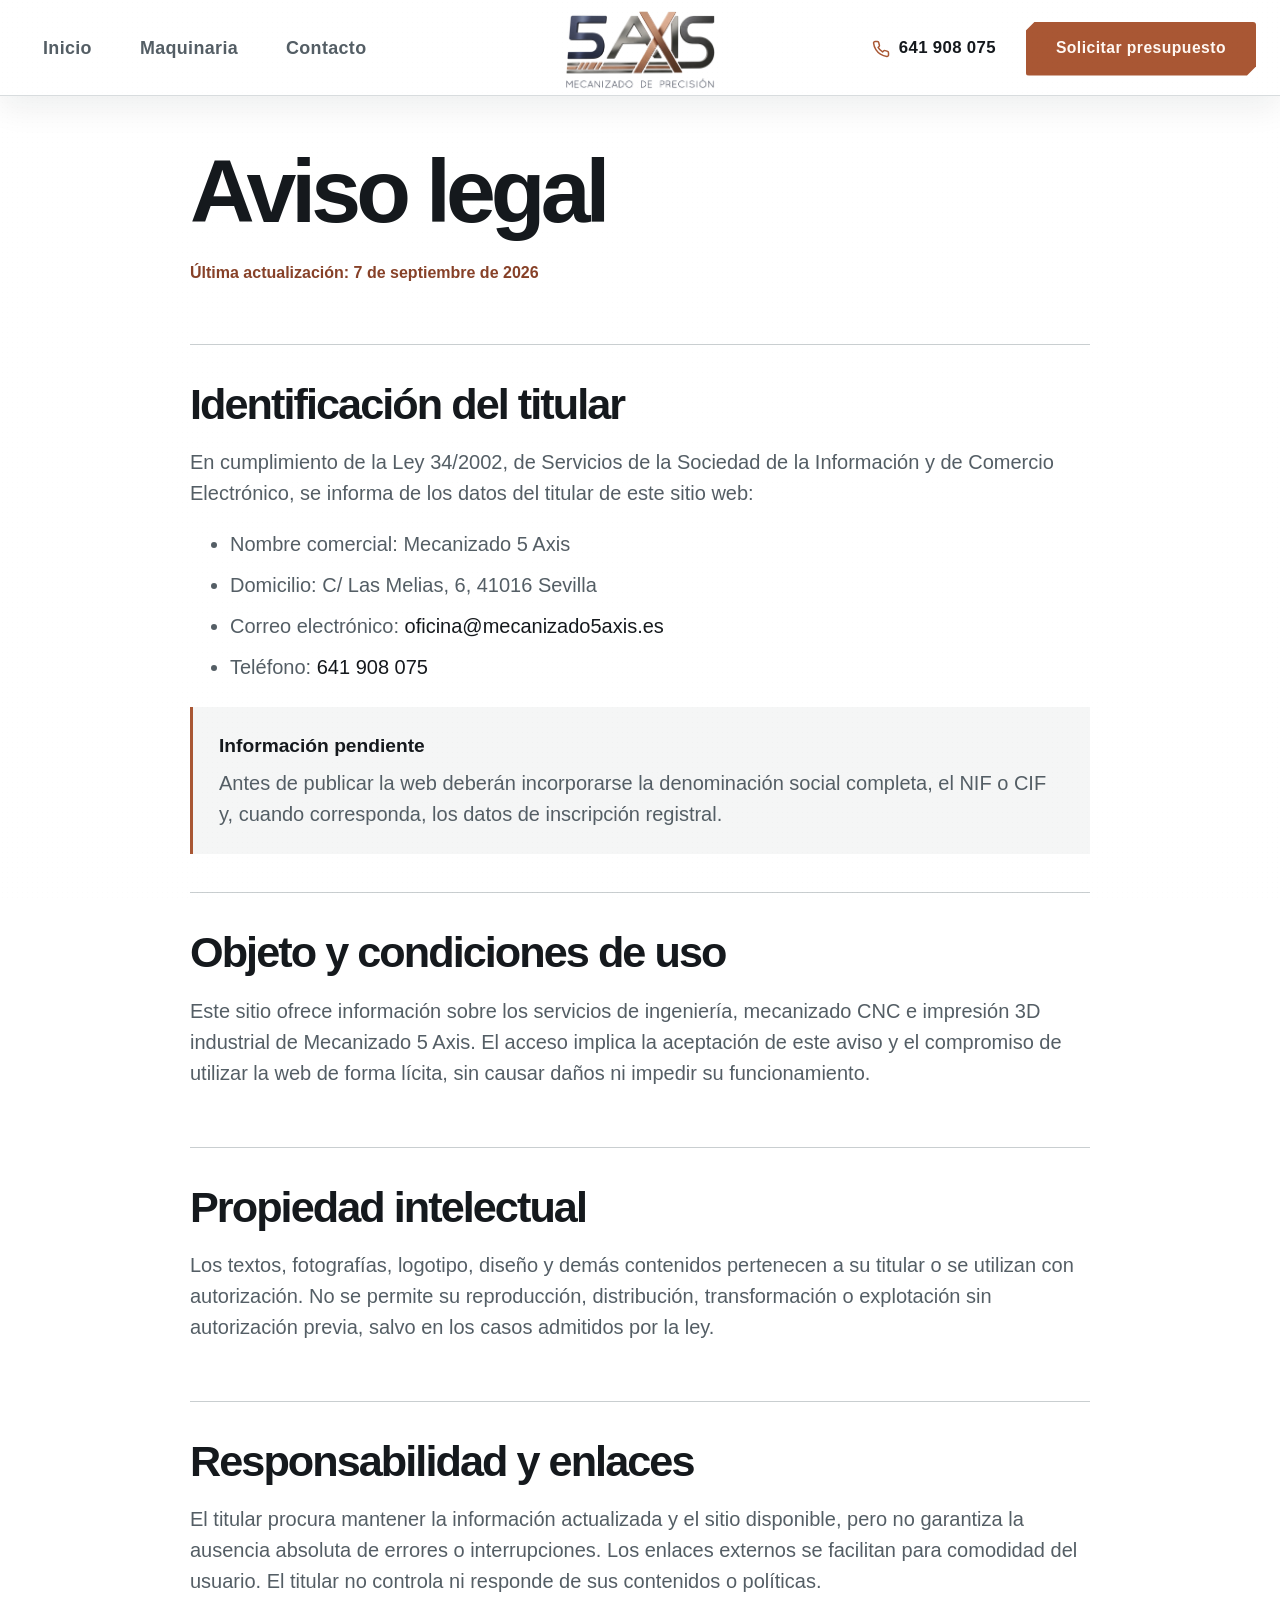
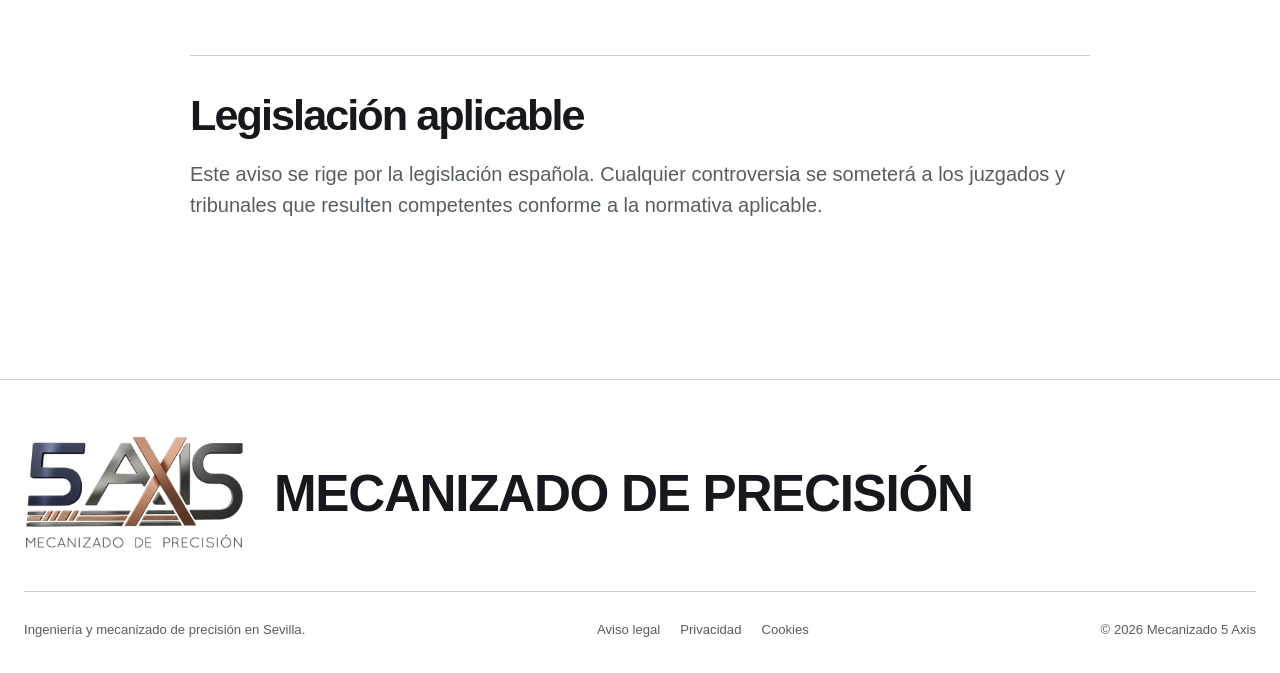
==== aviso-legal/index.html @ b2a7d1c4 "Header consistente, hero rediseñado y URLs limpias - Aumenta el tamaño de los elementos del menú en " ====
<!doctype html>
<html lang="es">
  <head>
    <meta charset="UTF-8" />
    <meta name="viewport" content="width=device-width, initial-scale=1.0" />
    <meta name="robots" content="index,follow" />
    <meta name="theme-color" content="#f7f8f8" />
    <title>Aviso legal | Mecanizado 5 Axis</title>
    <link rel="icon" type="image/png" href="/logo-mecanizados-precision.png" />
    <link rel="stylesheet" href="/styles.css" />
    <script src="/script.js" defer></script>
  </head>
  <body>
    <a class="skip-link" href="#contenido">Saltar al contenido</a>
    <header class="site-header scrolled">
      <a class="brand" href="/" aria-label="Mecanizado 5 Axis, inicio"><img src="/logo-mecanizados-precision.png" alt="Mecanizado 5 Axis" width="150" height="79" /></a>
      <button class="menu-toggle" type="button" aria-expanded="false" aria-controls="main-nav"><span class="menu-label">Menú</span><span class="menu-lines" aria-hidden="true"><i></i><i></i></span></button>
      <nav class="main-nav" id="main-nav" aria-label="Navegación principal"><a href="/">Inicio</a><a href="/maquinaria/">Maquinaria</a><a href="/contacto/">Contacto</a><div class="nav-mobile-actions"><a class="nav-mobile-call" href="tel:+34641908075"><svg class="icon-phone" aria-hidden="true" viewBox="0 0 24 24" fill="none" stroke="currentColor" stroke-width="2" stroke-linecap="round" stroke-linejoin="round"><path d="M22 16.92v3a2 2 0 0 1-2.18 2 19.79 19.79 0 0 1-8.63-3.07 19.5 19.5 0 0 1-6-6 19.79 19.79 0 0 1-3.07-8.67A2 2 0 0 1 4.11 2h3a2 2 0 0 1 2 1.72c.127.96.361 1.903.7 2.81a2 2 0 0 1-.45 2.11L8.09 9.91a16 16 0 0 0 6 6l1.27-1.27a2 2 0 0 1 2.11-.45c.907.339 1.85.573 2.81.7A2 2 0 0 1 22 16.92z"></path></svg>641 908 075</a><a class="nav-mobile-budget" href="mailto:oficina@mecanizado5axis.es">Solicitar presupuesto</a></div></nav>
      <div class="header-actions"><a class="header-phone" href="tel:+34641908075" aria-label="Llamar al 641 908 075"><svg class="icon-phone" aria-hidden="true" viewBox="0 0 24 24" fill="none" stroke="currentColor" stroke-width="2" stroke-linecap="round" stroke-linejoin="round"><path d="M22 16.92v3a2 2 0 0 1-2.18 2 19.79 19.79 0 0 1-8.63-3.07 19.5 19.5 0 0 1-6-6 19.79 19.79 0 0 1-3.07-8.67A2 2 0 0 1 4.11 2h3a2 2 0 0 1 2 1.72c.127.96.361 1.903.7 2.81a2 2 0 0 1-.45 2.11L8.09 9.91a16 16 0 0 0 6 6l1.27-1.27a2 2 0 0 1 2.11-.45c.907.339 1.85.573 2.81.7A2 2 0 0 1 22 16.92z"></path></svg>641 908 075</a><a class="header-budget" href="mailto:oficina@mecanizado5axis.es">Solicitar presupuesto</a></div>
    </header>
    <main class="legal-main" id="contenido">
      <h1>Aviso legal</h1>
      <p class="legal-updated">Última actualización: 7 de septiembre de 2026</p>
      <section class="legal-section">
        <h2>Identificación del titular</h2>
        <p>En cumplimiento de la Ley 34/2002, de Servicios de la Sociedad de la Información y de Comercio Electrónico, se informa de los datos del titular de este sitio web:</p>
        <ul>
          <li>Nombre comercial: Mecanizado 5 Axis</li>
          <li>Domicilio: C/ Las Melias, 6, 41016 Sevilla</li>
          <li>Correo electrónico: <a href="mailto:oficina@mecanizado5axis.es">oficina@mecanizado5axis.es</a></li>
          <li>Teléfono: <a href="tel:+34641908075">641 908 075</a></li>
        </ul>
        <div class="legal-note"><strong>Información pendiente</strong><p>Antes de publicar la web deberán incorporarse la denominación social completa, el NIF o CIF y, cuando corresponda, los datos de inscripción registral.</p></div>
      </section>
      <section class="legal-section">
        <h2>Objeto y condiciones de uso</h2>
        <p>Este sitio ofrece información sobre los servicios de ingeniería, mecanizado CNC e impresión 3D industrial de Mecanizado 5 Axis. El acceso implica la aceptación de este aviso y el compromiso de utilizar la web de forma lícita, sin causar daños ni impedir su funcionamiento.</p>
      </section>
      <section class="legal-section">
        <h2>Propiedad intelectual</h2>
        <p>Los textos, fotografías, logotipo, diseño y demás contenidos pertenecen a su titular o se utilizan con autorización. No se permite su reproducción, distribución, transformación o explotación sin autorización previa, salvo en los casos admitidos por la ley.</p>
      </section>
      <section class="legal-section">
        <h2>Responsabilidad y enlaces</h2>
        <p>El titular procura mantener la información actualizada y el sitio disponible, pero no garantiza la ausencia absoluta de errores o interrupciones. Los enlaces externos se facilitan para comodidad del usuario. El titular no controla ni responde de sus contenidos o políticas.</p>
      </section>
      <section class="legal-section">
        <h2>Legislación aplicable</h2>
        <p>Este aviso se rige por la legislación española. Cualquier controversia se someterá a los juzgados y tribunales que resulten competentes conforme a la normativa aplicable.</p>
      </section>
    </main>
    <footer class="site-footer">
      <a class="footer-brand" href="/" aria-label="Mecanizado 5 Axis, inicio"><img src="/logo-mecanizados-precision.png" alt="Mecanizado 5 Axis" width="220" height="116" /><span>Mecanizado de precisión</span></a>
      <div class="footer-bottom">
        <p>Ingeniería y mecanizado de precisión en Sevilla.</p>
        <nav class="legal-links" aria-label="Información legal"><a href="/aviso-legal/" aria-current="page">Aviso legal</a><a href="/politica-privacidad/">Privacidad</a><a href="/politica-cookies/">Cookies</a></nav>
        <p>© <span data-year></span> Mecanizado 5 Axis</p>
      </div>
    </footer>
  </body>
</html>
---- styles.css ----
:root {
  color-scheme: light;
  --bg: #ffffff;
  --surface: #f5f6f6;
  --surface-strong: #e8ebec;
  --ink: #15191d;
  --muted: #545e65;
  --line: #c9ced0;
  --accent: #a95734;
  --accent-strong: #874128;
  --on-accent: #fff8f3;
  --header-bg: #ffffff;
  --header-ink: #15191d;
  --header-line: #d8dcde;
  --radius: 2px;
  --max: 1400px;
  --copy-size: clamp(1.25rem, 1.45vw, 1.5rem);
}

* { box-sizing: border-box; }

html { scroll-behavior: smooth; }

body {
  margin: 0;
  background: var(--bg);
  color: var(--ink);
  font-family: "Aptos", "Helvetica Neue", Arial, sans-serif;
  font-size: 16px;
  line-height: 1.55;
  -webkit-font-smoothing: antialiased;
}

body.menu-open { overflow: hidden; }

img { display: block; max-width: 100%; }
a { color: inherit; text-decoration: none; }
button, a { -webkit-tap-highlight-color: transparent; }

.skip-link {
  position: fixed;
  top: 8px;
  left: 8px;
  z-index: 100;
  padding: 10px 14px;
  background: var(--accent);
  color: var(--on-accent);
  transform: translateY(-160%);
}

.skip-link:focus { transform: translateY(0); }

.site-header {
  position: fixed;
  inset: 0 0 auto;
  z-index: 20;
  height: 78px;
  display: grid;
  grid-template-columns: auto 1fr auto;
  align-items: center;
  gap: clamp(18px, 2.4vw, 34px);
  padding: 9px max(24px, calc((100vw - var(--max)) / 2));
  border-bottom: 1px solid transparent;
  background: var(--header-bg);
  transition: height 260ms cubic-bezier(.16,1,.3,1), background-color 260ms ease, border-color 260ms ease, box-shadow 260ms ease, backdrop-filter 260ms ease;
}

@media (min-width: 621px) {
  .site-header.scrolled { height: 64px; }
  .site-header.scrolled .brand { width: 104px; height: 48px; }
}

.site-header.scrolled {
  border-bottom-color: var(--header-line);
  background: rgba(255, 255, 255, .78);
  backdrop-filter: blur(18px) saturate(160%);
  -webkit-backdrop-filter: blur(18px) saturate(160%);
  box-shadow: 0 12px 32px rgba(21, 25, 29, 0.07);
}

.brand {
  width: 126px;
  height: 58px;
  display: grid;
  place-items: center;
  padding: 2px 0;
  background: transparent;
  transition: width 260ms cubic-bezier(.16,1,.3,1), height 260ms cubic-bezier(.16,1,.3,1);
}

.brand img { width: 100%; height: auto; }

.main-nav {
  position: relative;
  display: flex;
  justify-content: center;
  align-items: center;
  gap: clamp(2px, 1vw, 10px);
  width: fit-content;
  margin: 0 auto;
}

.main-nav a {
  position: relative;
  text-decoration: none;
  padding: 11px 19px;
  font-size: 1.12rem;
  font-weight: 700;
  letter-spacing: 0.02em;
}

.main-nav a::after {
  content: "";
  position: absolute;
  left: 19px;
  right: 19px;
  bottom: 3px;
  height: 2px;
  background: var(--accent-strong);
  transform: scaleX(0);
  transform-origin: left;
  transition: transform 260ms cubic-bezier(.16,1,.3,1);
}

.main-nav a { color: var(--muted); transition: color 180ms ease; }
.main-nav a:hover { color: var(--ink); }
.main-nav a:hover::after { transform: scaleX(1); }
.main-nav a[aria-current="page"] { color: var(--ink); }
.main-nav a[aria-current="page"]::after { transform: scaleX(1); }

.header-actions {
  display: flex;
  align-items: center;
  gap: 30px;
}

.header-phone {
  display: inline-flex;
  align-items: center;
  gap: 9px;
  text-decoration: none;
  color: var(--header-ink);
  font-size: 1.05rem;
  font-weight: 700;
  letter-spacing: .02em;
  white-space: nowrap;
  transition: color 180ms ease;
}

.header-phone:hover { color: var(--accent-strong); }
.icon-phone { width: 15px; height: 15px; flex: none; }
.header-phone .icon-phone { width: 18px; height: 18px; color: var(--accent); }

.header-budget {
  --chamfer: 9px;
  display: inline-flex;
  min-height: 54px;
  align-items: center;
  justify-content: center;
  padding: 0 30px;
  border-radius: 3px;
  clip-path: polygon(var(--chamfer) 0, 100% 0, 100% calc(100% - var(--chamfer)), calc(100% - var(--chamfer)) 100%, 0 100%, 0 var(--chamfer));
  background: var(--accent);
  color: var(--on-accent);
  text-decoration: none;
  font-size: .98rem;
  font-weight: 800;
  letter-spacing: .03em;
  white-space: nowrap;
  transition: transform 180ms ease, background-color 180ms ease, box-shadow 180ms ease, clip-path 220ms cubic-bezier(.16,1,.3,1);
}

.header-budget:hover { --chamfer: 12px; background: var(--accent-strong); transform: translateY(-1px); box-shadow: 0 10px 22px rgba(169, 87, 52, .28); }
.header-budget:active { transform: translateY(1px); }

.menu-toggle { display: none; }
.nav-mobile-actions { display: none; }

@media (min-width: 901px) {
  .site-header {
    height: 136px;
    grid-template-columns: 1fr auto 1fr;
  }
  .site-header.scrolled { height: 96px; }
  .main-nav { order: 1; justify-self: start; margin: 0; }
  .brand { order: 2; justify-self: center; width: 224px; height: 118px; }
  .site-header.scrolled .brand { width: 150px; height: 79px; }
  .header-actions { order: 3; justify-self: end; }
  .page-hero { margin-top: 96px; min-height: min(760px, calc(100dvh - 96px)); }
  .contact-page-hero { margin-top: 96px; min-height: calc(100dvh - 96px); }
  .legal-main { padding-top: 168px; min-height: calc(100dvh - 162px); }
}

.hero {
  position: relative;
  height: min(82vh, 820px);
  min-height: 520px;
  display: flex;
  align-items: flex-end;
  overflow: hidden;
  background: #15191d;
}

.hero-image,
.hero-shade { position: absolute; inset: 0; width: 100%; height: 100%; }
.hero-image { object-fit: cover; object-position: 52% center; }

.hero-shade {
  background: linear-gradient(0deg, rgba(12, 15, 18, .92) 0%, rgba(12, 15, 18, .62) 24%, rgba(12, 15, 18, .1) 48%, transparent 60%);
}

.hero-content {
  position: relative;
  width: min(var(--max), calc(100% - 48px));
  margin: 0 auto;
  padding: 0 0 min(7vh, 56px);
  color: #f3f5f5;
}

.hero-content h1 { max-width: 75%; }

.hero-info { width: 100%; background: #15191d; }

.hero-info-inner {
  width: min(var(--max), calc(100% - 48px));
  margin: 0 auto;
  padding: clamp(36px, 5vw, 56px) 0;
  display: flex;
  align-items: center;
  justify-content: space-between;
  flex-wrap: wrap;
  gap: 24px 48px;
  color: #edf0f1;
}

.hero-info-text { max-width: 640px; }
.hero-info .eyebrow { color: #e7a581; }
.hero-info .hero-copy { margin-bottom: 0; }

.eyebrow,
.section-kicker {
  margin: 0 0 18px;
  color: var(--accent-strong);
  font-size: 0.72rem;
  font-weight: 800;
  letter-spacing: 0.17em;
  text-transform: uppercase;
}

.hero .eyebrow { color: #e7a581; }

h1, h2, h3, p { margin-top: 0; }
h1, h2, h3 { text-wrap: balance; }

h1 {
  max-width: 760px;
  margin-bottom: 22px;
  font-family: "Arial Narrow", "Aptos Display", "Helvetica Neue", sans-serif;
  font-size: clamp(3.2rem, 6.4vw, 6.2rem);
  line-height: 0.93;
  letter-spacing: -0.055em;
  font-weight: 700;
}

.hero-copy {
  max-width: 640px;
  margin-bottom: 28px;
  color: #dce1e3;
  font-size: var(--copy-size);
}

.hero-actions { display: flex; gap: 12px; flex-wrap: wrap; }

.button {
  --chamfer: 9px;
  display: inline-flex;
  min-height: 48px;
  align-items: center;
  justify-content: center;
  padding: 12px 19px;
  border: 1px solid transparent;
  border-radius: 3px;
  clip-path: polygon(var(--chamfer) 0, 100% 0, 100% calc(100% - var(--chamfer)), calc(100% - var(--chamfer)) 100%, 0 100%, 0 var(--chamfer));
  text-decoration: none;
  font-size: 0.84rem;
  font-weight: 800;
  letter-spacing: 0.035em;
  white-space: nowrap;
  transition: transform 180ms ease, background-color 180ms ease, border-color 180ms ease, clip-path 220ms cubic-bezier(.16,1,.3,1);
}

.button:hover { --chamfer: 13px; transform: translateY(-2px); }
.button:active { transform: translateY(1px); }
.button-primary { background: var(--accent); color: var(--on-accent); }
.button-primary:hover { background: var(--accent-strong); }
.button-ghost { border-color: rgba(255,255,255,.52); color: #f4f6f6; background: rgba(12,15,18,.2); }
.button-ghost:hover { border-color: #f4f6f6; background: rgba(12,15,18,.5); }

:focus-visible { outline: 3px solid var(--accent); outline-offset: 4px; }

.section {
  width: min(var(--max), calc(100% - 48px));
  margin: 0 auto;
  padding-block: clamp(88px, 10vw, 148px);
}

h2 {
  margin-bottom: 24px;
  font-family: "Arial Narrow", "Aptos Display", "Helvetica Neue", sans-serif;
  font-size: clamp(2.4rem, 5vw, 4.8rem);
  line-height: 0.98;
  letter-spacing: -0.045em;
  font-weight: 700;
}

.intro {
  display: grid;
  grid-template-columns: 1.1fr 0.9fr;
  grid-template-areas: "heading copy" "media note";
  gap: 54px 8vw;
}

.intro-heading { grid-area: heading; }
.intro-heading h2 { max-width: 670px; }
.intro-copy { grid-area: copy; max-width: 620px; align-self: end; color: var(--muted); font-size: var(--copy-size); }
.intro-copy p:last-child { margin-bottom: 0; }

.intro-media { grid-area: media; margin: 30px 0 0; height: 480px; overflow: hidden; border-radius: var(--radius); }
.intro-media img { width: 100%; height: 100%; object-fit: cover; }

.intro-note {
  grid-area: note;
  align-self: end;
  padding: 26px 0 6px 28px;
  border-left: 3px solid var(--accent);
}

.intro-note strong { display: block; margin-bottom: 10px; font-size: clamp(1.65rem, 2.4vw, 2.15rem); line-height: 1.05; letter-spacing: -0.025em; }
.intro-note p { max-width: 34ch; margin-bottom: 22px; color: var(--muted); font-size: var(--copy-size); line-height: 1.55; }
.button-phone { width: fit-content; min-height: 44px; background: var(--ink); color: var(--bg); }
.button-phone:hover { background: var(--accent); color: var(--on-accent); }
.phone-icon { display: inline-block; margin-right: 9px; font-size: 1.08rem; line-height: 1; }

.sectors {
  width: 100%;
  padding-inline: max(24px, calc((100vw - var(--max)) / 2));
  background: var(--surface);
}

.sectors-copy { max-width: 780px; margin-bottom: 54px; }
.sectors-copy p, .machinery-head > p:last-child { max-width: 65ch; color: var(--muted); font-size: var(--copy-size); }

.sector-grid {
  display: grid;
  grid-template-columns: 1fr 1fr 1.08fr;
  grid-template-rows: repeat(2, minmax(280px, 1fr));
  grid-template-areas:
    "aero auto image"
    "energy general image";
  gap: 12px;
}

.sector-grid article {
  display: flex;
  flex-direction: column;
  justify-content: space-between;
  padding: 30px;
  overflow: hidden;
  border: 1px solid var(--line);
  border-radius: var(--radius);
  background: var(--bg);
}

.sector-aero { grid-area: aero; }
.sector-auto { grid-area: auto; }
.sector-energy { grid-area: energy; }
.sector-general { grid-area: general; }
.sector-grid .sector-image { grid-area: image; padding: 0; }
.sector-image img { width: 100%; height: 100%; object-fit: cover; }
.sector-grid span { display: block; max-width: 12ch; font-size: clamp(1.7rem, 2.9vw, 2.35rem); font-weight: 800; line-height: 1.02; letter-spacing: -0.03em; }
.sector-grid p { max-width: 31ch; margin: 30px 0 0; color: var(--muted); font-size: 1.25rem; line-height: 1.45; }

.machinery-head { max-width: 800px; margin-bottom: 72px; }
.machine-list { display: grid; gap: 88px; }

.machinery {
  width: 100%;
  padding-inline: max(24px, calc((100vw - var(--max)) / 2));
  background: #15191d;
  color: #edf0f1;
}

.machinery .section-kicker,
.machinery .machine-index { color: #d8906c; }
.machinery .machinery-head > p:last-child,
.machinery .machine-copy p { color: #b8c0c4; }
.machinery .machine-copy { border-color: #3a4248; }

.machine {
  display: grid;
  grid-template-columns: minmax(0, 1.25fr) minmax(320px, .75fr);
  gap: clamp(34px, 6vw, 84px);
  align-items: center;
}

.machine:nth-child(even) { grid-template-columns: minmax(320px, .75fr) minmax(0, 1.25fr); }
.machine:nth-child(even) .machine-media { order: 2; }
.machine-media { height: 440px; overflow: hidden; border-radius: var(--radius); background: var(--surface-strong); }
.machine-media img { width: 100%; height: 100%; object-fit: cover; transition: transform 700ms cubic-bezier(.16,1,.3,1); }
.machine:hover .machine-media img { transform: scale(1.025); }

.machine-copy { padding-top: 18px; border-top: 1px solid var(--line); }
.machine-index { display: block; margin-bottom: 46px; color: var(--accent-strong); font-family: ui-monospace, SFMono-Regular, Menlo, monospace; }
.machine-copy h3 { margin-bottom: 18px; font-size: clamp(1.8rem, 3vw, 3rem); line-height: 1.02; letter-spacing: -0.035em; }
.machine-copy p { margin-bottom: 0; color: var(--muted); font-size: var(--copy-size); }

.quality {
  width: 100%;
  display: grid;
  grid-template-columns: minmax(0, .9fr) minmax(0, 1.1fr);
  align-items: center;
  gap: clamp(44px, 8vw, 110px);
  padding-inline: max(24px, calc((100vw - var(--max)) / 2));
  background: var(--surface);
}

.quality-photo { height: 650px; overflow: hidden; }
.quality-photo img { width: 100%; height: 100%; object-fit: cover; }
.quality-content > p { max-width: 58ch; color: var(--muted); font-size: var(--copy-size); }
.quality-points { margin-top: 42px; }
.quality-points div { display: grid; grid-template-columns: .7fr 1fr; gap: 24px; padding: 22px 0; border-bottom: 1px solid var(--line); }
.quality-points strong { font-size: 1.25rem; }
.quality-points span { color: var(--muted); font-size: 1.25rem; }

.contact {
  width: 100%;
  display: grid;
  grid-template-columns: 1.15fr .85fr;
  gap: 10vw;
  align-items: end;
  padding-inline: max(24px, calc((100vw - var(--max)) / 2));
  background: #15191d;
  color: #edf0f1;
}
.contact .section-kicker,
.contact .contact-details span { color: #d8906c; }
.contact .contact-details div { border-color: #3a4248; }
.contact .contact-details a { color: #edf0f1; }
.contact-lead h2 { max-width: 790px; margin-bottom: 34px; }
.contact-details { margin: 0; font-style: normal; }
.contact-details div { padding: 22px 0; border-bottom: 1px solid var(--line); }
.contact-details span, .contact-details strong, .contact-details a { display: block; }
.contact-details span { margin-bottom: 7px; color: var(--accent-strong); font-size: .75rem; font-weight: 800; letter-spacing: .1em; text-transform: uppercase; }
.contact-details strong,
.contact-details a { font-size: 1.25rem; }
.contact-details a { width: fit-content; color: var(--ink); }
.contact-details a:hover { color: var(--accent-strong); }

.site-footer {
  display: grid;
  gap: 40px;
  padding: 56px max(24px, calc((100vw - var(--max)) / 2)) 32px;
  border-top: 1px solid var(--line);
  background: var(--bg);
  color: var(--muted);
  font-size: .82rem;
}

.site-footer p { margin: 0; }

.footer-brand {
  display: inline-flex;
  align-items: center;
  gap: 30px;
  width: fit-content;
}

.footer-brand img { width: 220px; height: auto; }

.footer-brand span {
  font-family: "Arial Narrow", "Aptos Display", "Helvetica Neue", sans-serif;
  font-size: clamp(2rem, 4vw, 3.8rem);
  font-weight: 750;
  letter-spacing: -0.025em;
  line-height: 1;
  color: var(--ink);
  text-transform: uppercase;
}

.footer-bottom {
  display: flex;
  flex-wrap: wrap;
  align-items: center;
  justify-content: space-between;
  gap: 14px 34px;
  padding-top: 28px;
  border-top: 1px solid var(--line);
}

.legal-links { display: flex; flex-wrap: wrap; gap: 10px 20px; }
.legal-links a { color: var(--muted); }
.legal-links a:hover { color: var(--ink); }

.legal-main {
  width: min(900px, calc(100% - 48px));
  min-height: calc(100dvh - 144px);
  margin: 0 auto;
  padding: 150px 0 100px;
}

.legal-main h1 {
  max-width: 800px;
  margin-bottom: 28px;
  color: var(--ink);
  font-size: clamp(3rem, 7vw, 5.6rem);
}

.legal-updated { margin-bottom: 58px; color: var(--accent-strong); font-size: 1rem; font-weight: 750; }
.legal-section { padding: 38px 0; border-top: 1px solid var(--line); }
.legal-section h2 { margin-bottom: 22px; font-size: clamp(1.8rem, 4vw, 2.7rem); }
.legal-section h3 { margin: 30px 0 12px; font-size: 1.4rem; }
.legal-section p,
.legal-section li { color: var(--muted); font-size: var(--copy-size); }
.legal-section li + li { margin-top: 10px; }
.legal-section a { color: var(--ink); }
.legal-section a:hover { color: var(--accent-strong); }
.legal-note { margin-top: 24px; padding: 24px 26px; border-left: 3px solid var(--accent); background: var(--surface); }
.legal-note strong { display: block; margin-bottom: 7px; font-size: 1.2rem; }
.legal-note p { margin: 0; }

.reveal { opacity: 1; transform: none; }
.motion-ready .reveal { opacity: 0; transform: translateY(28px); transition: opacity 700ms ease, transform 700ms cubic-bezier(.16,1,.3,1); }
.motion-ready .reveal.is-visible { opacity: 1; transform: translateY(0); }

@media (max-width: 900px) {
  .site-header { grid-template-columns: auto 1fr auto; padding-inline: 20px; }
  .header-actions { display: none; }
  .menu-toggle {
    grid-column: 3;
    display: flex;
    align-items: center;
    gap: 11px;
    padding: 10px 0 10px 10px;
    border: 0;
    background: none;
    color: var(--header-ink);
    font: inherit;
    font-size: .82rem;
    font-weight: 700;
  }
  .menu-lines { display: grid; gap: 5px; width: 22px; }
  .menu-lines i { display: block; height: 2px; background: currentColor; transition: transform 220ms ease; }
  .menu-toggle[aria-expanded="true"] .menu-lines i:first-child { transform: translateY(3.5px) rotate(45deg); }
  .menu-toggle[aria-expanded="true"] .menu-lines i:last-child { transform: translateY(-3.5px) rotate(-45deg); }
  .main-nav {
    position: fixed;
    inset: 78px 0 0;
    display: grid;
    align-content: center;
    justify-content: stretch;
    width: auto;
    margin: 0;
    gap: 0;
    padding: 24px;
    border: 0;
    border-radius: 0;
    background: var(--bg);
    box-shadow: none;
    opacity: 0;
    visibility: hidden;
    transform: translateY(-14px);
    transition: opacity 220ms ease, transform 220ms ease, visibility 220ms;
  }
  .main-nav.open { opacity: 1; visibility: visible; transform: translateY(0); }
  .main-nav a { padding: 17px 0; border-bottom: 1px solid var(--line); color: var(--ink); font-size: clamp(1.8rem, 7vw, 3rem); }
  .nav-mobile-actions {
    display: grid;
    gap: 12px;
    margin-top: 28px;
  }
  .nav-mobile-actions a {
    --chamfer: 10px;
    display: inline-flex;
    min-height: 54px;
    align-items: center;
    justify-content: center;
    gap: 10px;
    border-radius: 3px;
    clip-path: polygon(var(--chamfer) 0, 100% 0, 100% calc(100% - var(--chamfer)), calc(100% - var(--chamfer)) 100%, 0 100%, 0 var(--chamfer));
    font-size: 1rem;
    font-weight: 800;
    letter-spacing: 0.025em;
  }
  .nav-mobile-call { border: 1px solid var(--line); color: var(--ink); }
  .nav-mobile-call .icon-phone { width: 17px; height: 17px; color: var(--accent-strong); }
  .nav-mobile-budget { background: var(--accent); color: var(--on-accent); }
  .intro { grid-template-columns: 1fr; grid-template-areas: "heading" "copy" "media" "note"; gap: 34px; }
  .intro-media { margin-top: 10px; height: 420px; }
  .sector-grid {
    grid-template-columns: 1fr 1fr;
    grid-template-rows: repeat(2, minmax(260px, auto)) 380px;
    grid-template-areas:
      "aero auto"
      "energy general"
      "image image";
  }
  .machine, .machine:nth-child(even) { grid-template-columns: 1fr; gap: 30px; }
  .machine:nth-child(even) .machine-media { order: 0; }
  .machine-media { height: 430px; }
  .machine-index { margin-bottom: 25px; }
  .quality { grid-template-columns: 1fr; }
  .quality-photo { height: 500px; }
  .contact { grid-template-columns: 1fr; gap: 60px; }
  .footer-brand img { width: 160px; }
  .footer-brand span { font-size: clamp(1.6rem, 5vw, 2.4rem); }
}

@media (max-width: 620px) {
  .site-header { height: 64px; }
  .brand { width: 102px; height: 48px; }
  .main-nav { inset-block-start: 64px; }
  .section { width: calc(100% - 32px); padding-block: 76px; }
  .hero-content { width: calc(100% - 32px); padding-bottom: 40px; }
  .hero-content h1 { max-width: 100%; }
  .hero-info-inner { width: calc(100% - 32px); padding-block: 32px; }
  h1 { font-size: clamp(2.8rem, 14vw, 4rem); line-height: .95; }
  .hero-image { object-position: 61% center; }
  .hero-shade { background: linear-gradient(0deg, rgba(12,15,18,.94) 0%, rgba(12,15,18,.68) 42%, rgba(12,15,18,.2) 68%, transparent 82%); }
  .hero-actions { display: grid; grid-template-columns: 1fr; }
  .button { width: 100%; }
  .intro-media { height: 330px; }
  .sectors, .quality { width: 100%; padding-inline: 16px; }
  .sector-grid {
    grid-template-columns: 1fr;
    grid-template-rows: auto;
    grid-template-areas: "aero" "auto" "image" "energy" "general";
  }
  .sector-grid article { min-height: 190px; padding: 24px; }
  .sector-grid .sector-image { min-height: 320px; padding: 0; }
  .machine-list { gap: 62px; }
  .machine-media { height: 330px; }
  .quality-photo { height: 390px; }
  .quality-points div { grid-template-columns: 1fr; gap: 7px; }
  .contact-lead .button { width: fit-content; }
  .contact-details a { overflow-wrap: anywhere; }
  .site-footer { gap: 28px; padding-top: 44px; }
  .footer-brand { flex-direction: column; align-items: flex-start; gap: 16px; }
  .footer-brand img { width: 140px; }
  .footer-brand span { font-size: clamp(1.5rem, 8vw, 2rem); }
  .footer-bottom { flex-direction: column; align-items: flex-start; gap: 16px; }
  .legal-links { display: grid; gap: 10px; }
  .legal-main { width: calc(100% - 32px); padding: 120px 0 72px; }
  .legal-section { padding: 30px 0; }
}

@media (prefers-reduced-motion: reduce) {
  html { scroll-behavior: auto; }
  *, *::before, *::after { scroll-behavior: auto !important; transition-duration: .01ms !important; animation-duration: .01ms !important; animation-iteration-count: 1 !important; }
  .reveal { opacity: 1; transform: none; }
}

@media (prefers-reduced-transparency: reduce) {
  .site-header.scrolled { background: var(--header-bg); backdrop-filter: none; -webkit-backdrop-filter: none; }
}

/* Premium multipage layer */
body::after {
  content: "";
  position: fixed;
  inset: 0;
  z-index: 50;
  pointer-events: none;
  opacity: .028;
  background-image: radial-gradient(rgba(21, 25, 29, .55) .55px, transparent .7px);
  background-size: 5px 5px;
}

main { overflow: clip; }
figure { margin: 0; }

.solutions { padding-bottom: clamp(120px, 12vw, 180px); }
.solutions-heading { max-width: 900px; margin-bottom: 68px; }
.solutions-heading h2 { max-width: 850px; }
.solutions-lead { max-width: 64ch; color: var(--muted); font-size: var(--copy-size); }

.solutions-stage {
  position: relative;
  display: grid;
  grid-template-columns: minmax(0, 1.18fr) minmax(360px, .82fr);
  align-items: start;
  padding-bottom: 44px;
}

.solutions-image {
  height: 660px;
  overflow: hidden;
  border-radius: 6px;
  box-shadow: 0 34px 80px rgba(31, 42, 49, .16);
}

.solutions-image img,
.machine-mosaic img,
.home-quality-image img,
.contact-page-image img,
.contact-visual-band img {
  width: 100%;
  height: 100%;
  object-fit: cover;
}

.solutions-process {
  position: relative;
  z-index: 2;
  margin: 72px 0 0 -72px;
  padding: 42px 46px;
  border: 1px solid rgba(198, 204, 207, .72);
  border-radius: 6px;
  background: rgba(255, 255, 255, .96);
  box-shadow: 0 28px 68px rgba(30, 40, 46, .15);
}

.solutions-process article { padding: 0 0 28px; }
.solutions-process article + article { padding-top: 28px; border-top: 1px solid var(--line); }
.solutions-process article span { display: block; margin-bottom: 10px; font-size: clamp(1.45rem, 2vw, 1.85rem); font-weight: 750; letter-spacing: -.025em; }
.solutions-process article p { margin-bottom: 0; color: var(--muted); font-size: 1.25rem; line-height: 1.5; }

.text-link { display: inline-flex; align-items: center; gap: 14px; color: var(--accent-strong); font-size: 1.08rem; font-weight: 800; transition: gap 180ms ease, color 180ms ease; }
.text-link:hover { gap: 20px; color: var(--ink); }

.solutions-spec {
  position: absolute;
  z-index: 3;
  left: 42px;
  bottom: 0;
  width: min(340px, calc(100% - 84px));
  padding: 24px 28px;
  border: 1px solid #30373c;
  border-radius: 4px;
  background: #15191d;
  color: #edf0f1;
  box-shadow: 0 24px 50px rgba(20, 27, 31, .22);
}

.solutions-spec strong,
.solutions-spec span { display: block; }
.solutions-spec strong { margin-bottom: 6px; color: #d8906c; font-size: 1.45rem; }
.solutions-spec span { color: #c5cbce; font-size: 1rem; line-height: 1.45; }

.sectors { background: var(--surface); }
.sector-grid { gap: 12px; padding: 0; border-radius: 0; background: none; box-shadow: none; }
.sector-grid article { border: 0; border-radius: 5px; background: var(--bg); box-shadow: 0 1px 2px rgba(21, 25, 29, .04), 0 18px 34px rgba(21, 25, 29, .07); transition: transform 240ms cubic-bezier(.16,1,.3,1), box-shadow 240ms ease; }
.sector-grid .sector-energy { background: var(--ink); color: #edf0f1; }
.sector-grid .sector-energy p { color: #b8c0c4; }
.sector-grid .sector-general { background: var(--accent); color: var(--on-accent); }
.sector-grid .sector-general p { color: rgba(255, 248, 243, .82); }
.sector-grid .sector-image { box-shadow: 0 1px 2px rgba(21, 25, 29, .04), 0 18px 34px rgba(21, 25, 29, .07); }
.sector-grid article:not(.sector-image):hover { z-index: 2; transform: translateY(-5px); box-shadow: 0 8px 16px rgba(21, 25, 29, .06), 0 24px 44px rgba(21, 25, 29, .12); }
.sector-image img { transition: transform 700ms cubic-bezier(.16,1,.3,1); }
.sector-image:hover img { transform: scale(1.035); }

.home-machinery { position: relative; background: #15191d; color: #edf0f1; }
.home-machinery::before { content: ""; position: absolute; inset: 0; pointer-events: none; background: radial-gradient(circle at 75% 35%, rgba(201, 120, 80, .12), transparent 34%); }
.home-machinery-inner { position: relative; display: grid; grid-template-columns: .72fr 1.28fr; gap: clamp(52px, 8vw, 110px); align-items: center; }
.home-machinery-copy h2 { max-width: 650px; }
.home-machinery-copy > p:last-of-type { max-width: 48ch; margin-bottom: 34px; color: #b8c0c4; font-size: var(--copy-size); }
.home-machinery .section-kicker { color: #d8906c; }
.button-light { background: #f4f6f6; color: #15191d; }
.button-light:hover { background: #d8906c; color: #15191d; }

.machine-mosaic { display: grid; grid-template-columns: 1.3fr .7fr; grid-template-rows: 250px 250px; gap: 14px; transform: rotate(-1deg); }
.machine-mosaic figure { overflow: hidden; border-radius: 5px; box-shadow: 0 22px 50px rgba(5, 8, 10, .28); }
.machine-mosaic .mosaic-main { grid-row: 1 / 3; }
.machine-mosaic img { transition: transform 700ms cubic-bezier(.16,1,.3,1); }
.machine-mosaic figure:hover img { transform: scale(1.04); }

.home-quality { display: grid; grid-template-columns: minmax(0, .9fr) minmax(390px, 1.1fr); align-items: center; padding-block: clamp(110px, 12vw, 180px); }
.home-quality-image { height: 560px; overflow: hidden; border-radius: 6px; box-shadow: 0 30px 70px rgba(31, 42, 49, .14); }
.home-quality-copy { position: relative; margin-left: -64px; padding: 52px 56px; border-radius: 6px; background: rgba(255, 255, 255, .97); box-shadow: 0 24px 60px rgba(31, 42, 49, .13); }
.home-quality-copy > p { color: var(--muted); font-size: var(--copy-size); }
.quality-summary { display: grid; margin-top: 38px; }
.quality-summary span { padding: 17px 0; border-top: 1px solid var(--line); font-size: 1.2rem; font-weight: 750; }

.contact-teaser { position: relative; background: linear-gradient(90deg, rgba(14, 18, 21, .97), rgba(14, 18, 21, .74)), url("mecanizados-precision-11.jpg") center 43% / cover; color: #edf0f1; }
.contact-teaser-inner { position: relative; }
.contact-teaser-inner h2 { max-width: 800px; }
.contact-teaser-inner > p:not(.section-kicker) { max-width: 52ch; color: #c4cbce; font-size: var(--copy-size); }
.contact-teaser .section-kicker { color: #d8906c; }
.button-dark-ghost { border-color: #657078; color: #f4f6f6; background: rgba(12, 15, 18, .42); }
.button-dark-ghost:hover { border-color: #d8906c; background: #252c31; }
.compact-teaser .contact-teaser-inner { padding-block: 100px; }
.compact-teaser h2 { max-width: 900px; }

.page-hero { position: relative; min-height: min(760px, calc(100dvh - 78px)); margin-top: 78px; display: flex; align-items: flex-end; overflow: hidden; background: #15191d; color: #edf0f1; }
.page-hero > img,
.page-hero-shade { position: absolute; inset: 0; width: 100%; height: 100%; }
.page-hero > img { object-fit: cover; }
.page-hero-shade { background: linear-gradient(90deg, rgba(10, 13, 16, .93), rgba(10, 13, 16, .56) 58%, rgba(10, 13, 16, .12)); }
.page-hero-content { position: relative; width: min(var(--max), calc(100% - 48px)); margin: 0 auto; padding: 100px 0 80px; }
.page-hero-content h1 { max-width: 850px; }
.page-hero-content > p:not(.eyebrow) { max-width: 640px; margin-bottom: 28px; color: #d4dade; font-size: var(--copy-size); }
.page-hero .eyebrow { color: #e1a07e; }

.machinery-page-hero > img { filter: grayscale(0.55) contrast(1.1) brightness(0.9); }
.machinery-page-hero .page-hero-shade { background: linear-gradient(90deg, rgba(10, 13, 16, .95), rgba(10, 13, 16, .74) 55%, rgba(10, 13, 16, .32)); }

.machinery.machinery-page { background: #fff; color: var(--ink); }
.machinery.machinery-page .section-kicker,
.machinery.machinery-page .machine-index { color: var(--accent-strong); }
.machinery.machinery-page .machinery-head > p:last-child,
.machinery.machinery-page .machine-copy p { color: var(--muted); }
.machinery.machinery-page .machine-copy { border-color: var(--line); }
.machinery-page .machine-media { border-radius: 6px; box-shadow: 0 28px 62px rgba(31, 42, 49, .14); }

.contact-page-hero { min-height: calc(100dvh - 78px); margin-top: 78px; display: grid; grid-template-columns: 1fr 1fr; background: #15191d; color: #edf0f1; }
.contact-page-copy { align-self: center; padding: 80px clamp(40px, 6vw, 96px) 80px max(24px, calc((100vw - var(--max)) / 2)); }
.contact-page-copy .eyebrow { color: #d8906c; }
.contact-page-copy h1 { font-size: clamp(3rem, 5vw, 5.2rem); }
.contact-page-copy > p:not(.eyebrow) { max-width: 48ch; color: #c0c7ca; font-size: var(--copy-size); }
.contact-page-actions { display: flex; flex-wrap: wrap; gap: 12px; margin-top: 32px; }
.contact-page-image { min-height: 620px; overflow: hidden; }

.contact-information { display: grid; grid-template-columns: 1.35fr .85fr; gap: clamp(48px, 6vw, 90px); align-items: start; padding-block: clamp(110px, 12vw, 170px); }
.contact-info-lead > p:not(.section-kicker) { max-width: 50ch; color: var(--muted); font-size: var(--copy-size); }
.contact-form { display: grid; gap: 24px; margin-top: 48px; padding-top: 38px; border-top: 1px solid var(--line); }
.form-grid { display: grid; grid-template-columns: 1fr 1fr; gap: 22px 18px; }
.form-field { display: grid; gap: 9px; }
.form-field label { color: var(--ink); font-size: .9rem; font-weight: 750; letter-spacing: .025em; }
.form-field input,
.form-field textarea {
  width: 100%;
  border: 1px solid #c7cdd0;
  border-radius: 4px;
  background: #f7f8f8;
  color: var(--ink);
  font: inherit;
  font-size: 1.08rem;
  outline: none;
  transition: border-color 180ms ease, box-shadow 180ms ease, background-color 180ms ease;
}
.form-field input { min-height: 52px; padding: 11px 14px; }
.form-field textarea { min-height: 160px; padding: 14px; resize: vertical; }
.form-field input:hover,
.form-field textarea:hover { border-color: #9ba5aa; }
.form-field input:focus,
.form-field textarea:focus { border-color: var(--accent); background: #fff; box-shadow: 0 0 0 3px rgba(169, 87, 52, .14); }
.form-field input:user-invalid,
.form-field textarea:user-invalid { border-color: #9d3f32; }
.privacy-check { display: grid; grid-template-columns: 20px 1fr; gap: 11px; align-items: start; color: var(--muted); font-size: .96rem; line-height: 1.5; cursor: pointer; }
.privacy-check input { width: 18px; height: 18px; margin: 3px 0 0; accent-color: var(--accent); }
.privacy-check a { color: var(--accent-strong); font-weight: 700; }
.privacy-check a:hover { color: var(--ink); }
.form-submit { display: flex; align-items: center; gap: 18px; }
.form-submit .form-hint { max-width: 30ch; margin: 0; color: var(--muted); font-size: .86rem; }
.form-status { min-height: 1.5em; margin: -10px 0 0; color: var(--accent-strong); font-size: .95rem; font-weight: 650; }
.contact-form button:disabled { cursor: wait; opacity: .68; }
.contact-cards { position: sticky; top: 112px; display: grid; gap: 14px; margin: 0; font-style: normal; }
.contact-cards a { display: grid; gap: 9px; padding: 30px 32px; border: 1px solid var(--line); border-radius: 5px; background: var(--surface); transition: transform 220ms cubic-bezier(.16,1,.3,1), border-color 220ms ease, box-shadow 220ms ease; }
.contact-cards a:hover { transform: translateX(-7px); border-color: var(--accent); box-shadow: 18px 18px 46px rgba(31, 42, 49, .1); }
.contact-cards span { color: var(--accent-strong); font-size: .78rem; font-weight: 800; letter-spacing: .12em; text-transform: uppercase; }
.contact-cards strong { overflow-wrap: anywhere; font-size: clamp(1.35rem, 2.4vw, 2rem); line-height: 1.15; }
.contact-cards a[href^="mailto:"] strong { overflow-wrap: normal; white-space: nowrap; font-size: clamp(1rem, 1.9vw, 1.45rem); }
.contact-cards small { color: var(--muted); font-size: 1rem; }

.contact-visual-band { position: relative; height: 560px; overflow: hidden; color: #edf0f1; }
.contact-visual-band::after { content: ""; position: absolute; inset: 0; background: linear-gradient(0deg, rgba(11, 15, 18, .88), rgba(11, 15, 18, .12) 68%); }
.contact-visual-band > div { position: absolute; z-index: 2; left: max(24px, calc((100vw - var(--max)) / 2)); bottom: 58px; display: grid; gap: 8px; }
.contact-visual-band strong { max-width: 700px; font-size: clamp(2rem, 4vw, 4rem); line-height: 1; letter-spacing: -.04em; }
.contact-visual-band span { color: #ced4d7; font-size: 1.2rem; }

@media (max-width: 900px) {
  .solutions-stage { grid-template-columns: 1fr; }
  .solutions-image { height: 540px; }
  .solutions-process { margin: -76px 24px 0; }
  .solutions-spec { position: relative; left: auto; bottom: auto; margin: -14px 0 0 48px; }
  .home-machinery-inner { grid-template-columns: 1fr; }
  .machine-mosaic { grid-template-rows: 240px 240px; }
  .home-quality { grid-template-columns: 1fr; }
  .home-quality-copy { margin: -72px 24px 0; }
  .contact-page-hero { min-height: auto; grid-template-columns: 1fr; }
  .contact-page-copy { padding: 100px 24px 70px; }
  .contact-page-image { min-height: 500px; }
  .contact-information { grid-template-columns: 1fr; }
  .contact-cards { position: static; }
}

@media (max-width: 620px) {
  .solutions { padding-bottom: 100px; }
  .solutions-heading { margin-bottom: 42px; }
  .solutions-image { height: 390px; }
  .solutions-process { margin: -42px 12px 0; padding: 30px 24px; }
  .solutions-process article p { font-size: 1.16rem; }
  .solutions-spec { width: calc(100% - 36px); margin: -8px 0 0 18px; }
  .machine-mosaic { grid-template-columns: 1fr 1fr; grid-template-rows: 330px 180px; transform: none; }
  .machine-mosaic .mosaic-main { grid-column: 1 / 3; grid-row: auto; }
  .home-quality-image { height: 390px; }
  .home-quality-copy { margin: -44px 10px 0; padding: 32px 24px; }
  .contact-page-copy h1 { font-size: clamp(2.8rem, 13vw, 4rem); }
  .contact-page-actions { display: grid; }
  .contact-page-image { min-height: 380px; }
  .contact-information { gap: 48px; }
  .form-grid { grid-template-columns: 1fr; }
  .form-submit { display: grid; }
  .contact-cards a { padding: 26px 24px; }
  .contact-cards a:hover { transform: translateY(-3px); }
  .contact-visual-band { height: 430px; }
  .contact-visual-band > div { right: 18px; left: 18px; bottom: 36px; }
}
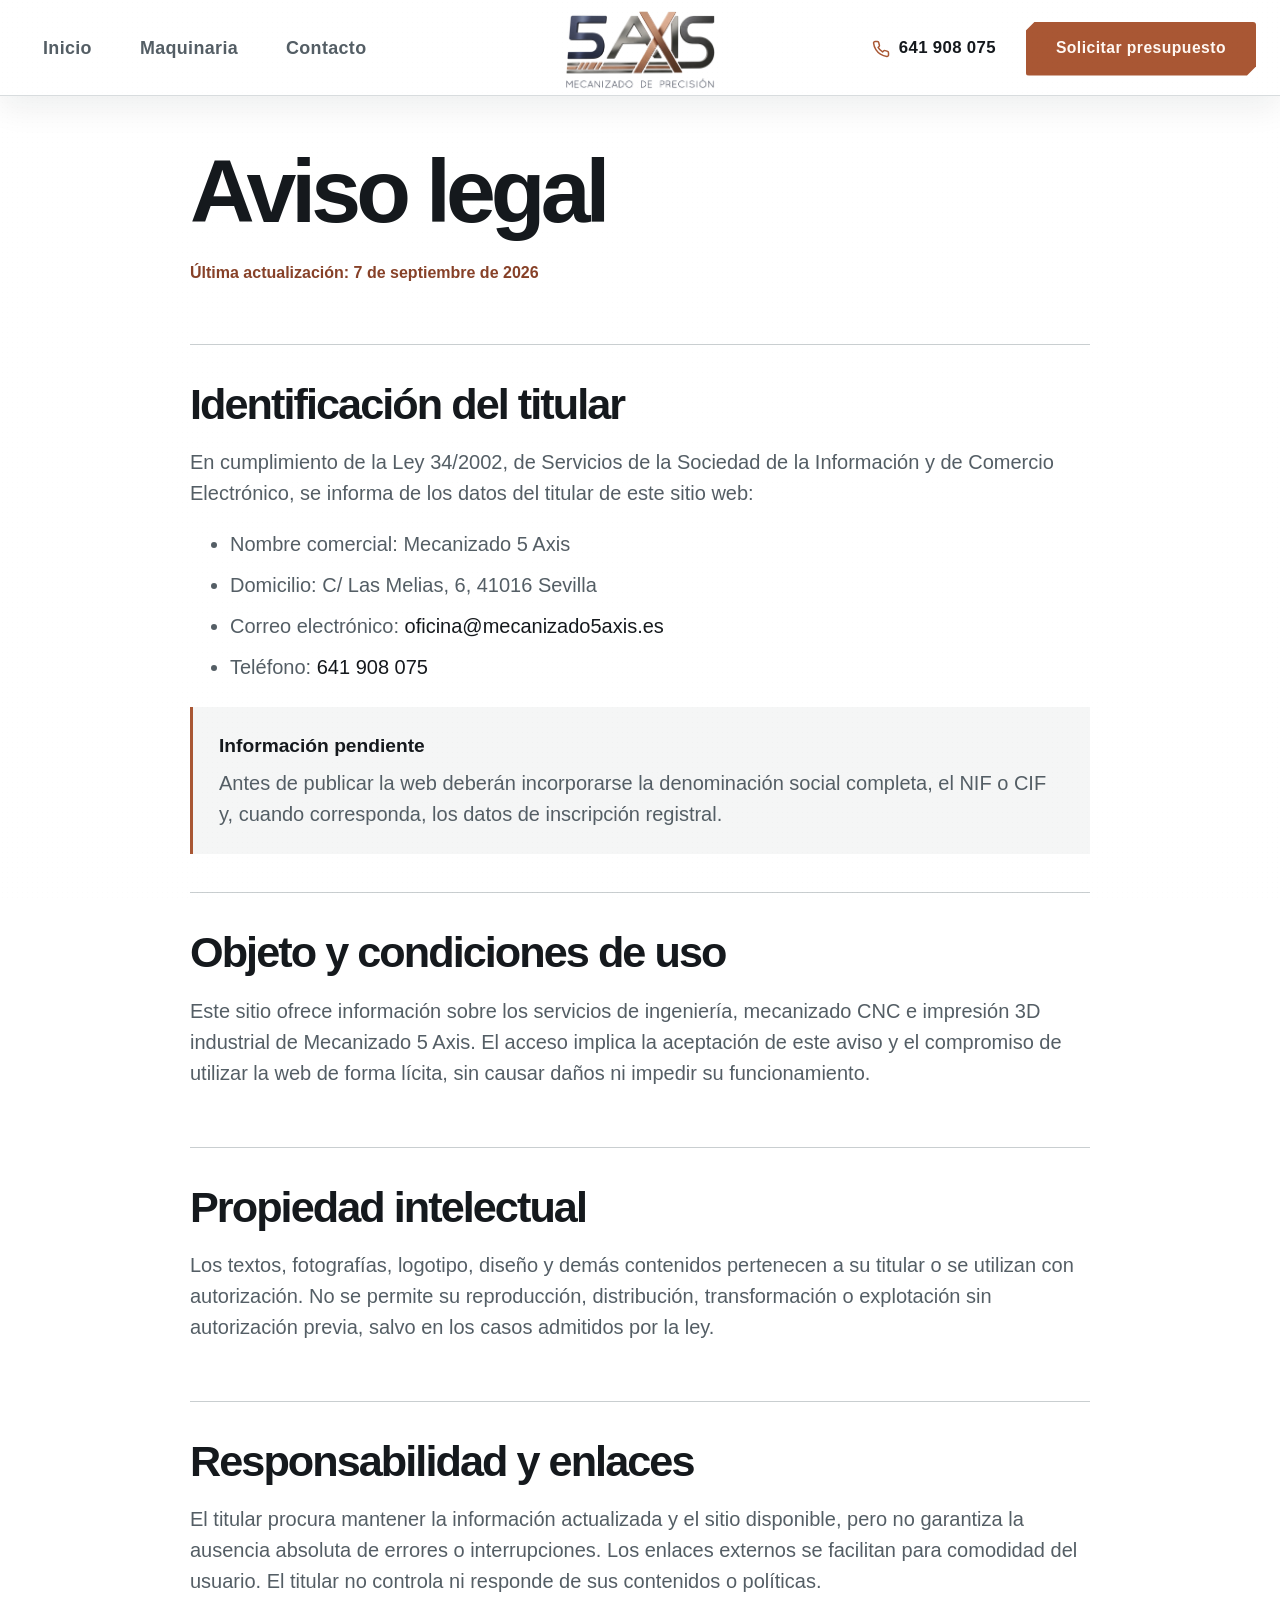
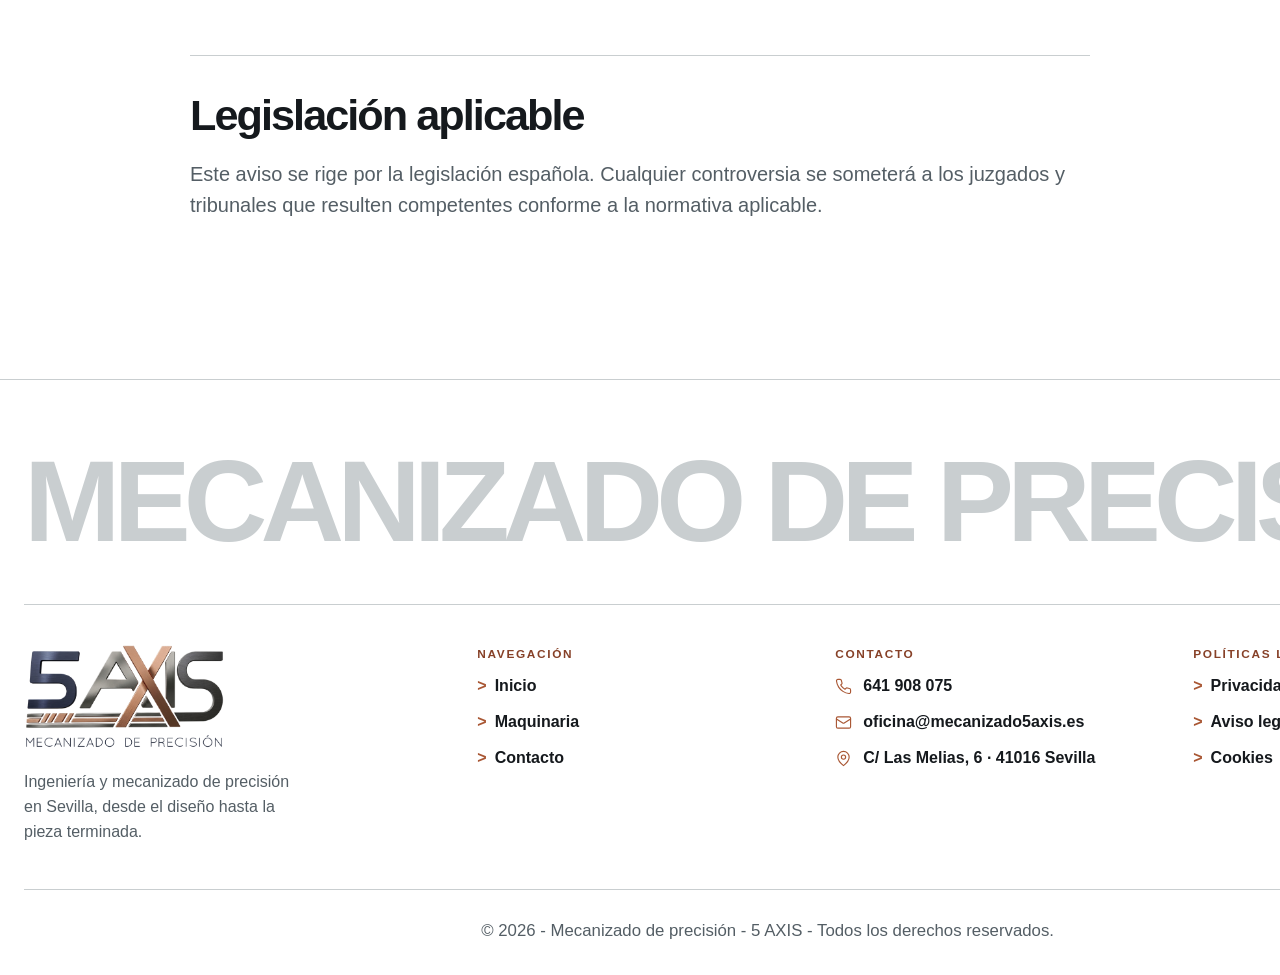
==== commit 849c35b0: "Mejora botones, header móvil y rediseña el footer - Aumenta tamaño y añade profundidad/estados a tod" ====
--- a/aviso-legal/index.html
+++ b/aviso-legal/index.html
@@ -50,11 +50,33 @@
       </section>
     </main>
     <footer class="site-footer">
-      <a class="footer-brand" href="/" aria-label="Mecanizado 5 Axis, inicio"><img src="/logo-mecanizados-precision.png" alt="Mecanizado 5 Axis" width="220" height="116" /><span>Mecanizado de precisión</span></a>
+      <p class="footer-title">Mecanizado de precisión</p>
+      <div class="footer-columns">
+        <div class="footer-logo-col">
+          <a href="/" aria-label="Mecanizado 5 Axis, inicio"><img src="/logo-mecanizados-precision.png" alt="Mecanizado 5 Axis" width="220" height="116" /></a>
+          <p class="footer-tagline">Ingeniería y mecanizado de precisión en Sevilla, desde el diseño hasta la pieza terminada.</p>
+        </div>
+        <nav class="footer-nav" aria-label="Navegación">
+          <p class="footer-heading">Navegación</p>
+          <a href="/">Inicio</a>
+          <a href="/maquinaria/">Maquinaria</a>
+          <a href="/contacto/">Contacto</a>
+        </nav>
+        <address class="footer-contact">
+          <p class="footer-heading">Contacto</p>
+          <a href="tel:+34641908075"><svg class="footer-contact-icon" aria-hidden="true" viewBox="0 0 24 24" fill="none" stroke="currentColor" stroke-width="1.6" stroke-linecap="round" stroke-linejoin="round"><path d="M22 16.92v3a2 2 0 0 1-2.18 2 19.79 19.79 0 0 1-8.63-3.07 19.5 19.5 0 0 1-6-6 19.79 19.79 0 0 1-3.07-8.67A2 2 0 0 1 4.11 2h3a2 2 0 0 1 2 1.72c.127.96.361 1.903.7 2.81a2 2 0 0 1-.45 2.11L8.09 9.91a16 16 0 0 0 6 6l1.27-1.27a2 2 0 0 1 2.11-.45c.907.339 1.85.573 2.81.7A2 2 0 0 1 22 16.92z"></path></svg>641 908 075</a>
+          <a href="mailto:oficina@mecanizado5axis.es"><svg class="footer-contact-icon" aria-hidden="true" viewBox="0 0 24 24" fill="none" stroke="currentColor" stroke-width="1.6" stroke-linecap="round" stroke-linejoin="round"><rect x="2" y="4" width="20" height="16" rx="2"></rect><path d="m22 7-8.97 5.7a1.94 1.94 0 0 1-2.06 0L2 7"></path></svg>oficina@mecanizado5axis.es</a>
+          <a href="https://maps.app.goo.gl/1Hzj5CujEDZCWovj9" target="_blank" rel="noopener noreferrer"><svg class="footer-contact-icon" aria-hidden="true" viewBox="0 0 24 24" fill="none" stroke="currentColor" stroke-width="1.6" stroke-linecap="round" stroke-linejoin="round"><path d="M20 10c0 6-8 12-8 12s-8-6-8-12a8 8 0 0 1 16 0Z"></path><circle cx="12" cy="10" r="3"></circle></svg>C/ Las Melias, 6 · 41016 Sevilla</a>
+        </address>
+        <nav class="footer-legal" aria-label="Políticas legales">
+          <p class="footer-heading">Políticas legales</p>
+          <a href="/politica-privacidad/">Privacidad</a>
+          <a href="/aviso-legal/" aria-current="page">Aviso legal</a>
+          <a href="/politica-cookies/">Cookies</a>
+        </nav>
+      </div>
       <div class="footer-bottom">
-        <p>Ingeniería y mecanizado de precisión en Sevilla.</p>
-        <nav class="legal-links" aria-label="Información legal"><a href="/aviso-legal/" aria-current="page">Aviso legal</a><a href="/politica-privacidad/">Privacidad</a><a href="/politica-cookies/">Cookies</a></nav>
-        <p>© <span data-year></span> Mecanizado 5 Axis</p>
+        <p>© <span data-year></span> - Mecanizado de precisión - 5 AXIS - Todos los derechos reservados.</p>
       </div>
     </footer>
   </body>
--- a/styles.css
+++ b/styles.css
@@ -193,8 +193,8 @@
 
 .hero {
   position: relative;
-  height: min(82vh, 820px);
-  min-height: 520px;
+  height: min(92vh, 940px);
+  min-height: 560px;
   display: flex;
   align-items: flex-end;
   overflow: hidden;
@@ -213,11 +213,11 @@
   position: relative;
   width: min(var(--max), calc(100% - 48px));
   margin: 0 auto;
-  padding: 0 0 min(7vh, 56px);
+  padding: 0 0 min(3vh, 28px);
   color: #f3f5f5;
 }
 
-.hero-content h1 { max-width: 75%; }
+.hero-content h1 { max-width: 90%; }
 
 .hero-info { width: 100%; background: #15191d; }
 
@@ -272,29 +272,30 @@
 .hero-actions { display: flex; gap: 12px; flex-wrap: wrap; }
 
 .button {
-  --chamfer: 9px;
+  --chamfer: 10px;
   display: inline-flex;
-  min-height: 48px;
+  min-height: 54px;
   align-items: center;
   justify-content: center;
-  padding: 12px 19px;
+  padding: 14px 28px;
   border: 1px solid transparent;
   border-radius: 3px;
   clip-path: polygon(var(--chamfer) 0, 100% 0, 100% calc(100% - var(--chamfer)), calc(100% - var(--chamfer)) 100%, 0 100%, 0 var(--chamfer));
   text-decoration: none;
-  font-size: 0.84rem;
+  font-size: 0.94rem;
   font-weight: 800;
-  letter-spacing: 0.035em;
+  letter-spacing: 0.02em;
   white-space: nowrap;
-  transition: transform 180ms ease, background-color 180ms ease, border-color 180ms ease, clip-path 220ms cubic-bezier(.16,1,.3,1);
-}
-
-.button:hover { --chamfer: 13px; transform: translateY(-2px); }
-.button:active { transform: translateY(1px); }
+  transition: transform 180ms ease, background-color 180ms ease, border-color 180ms ease, box-shadow 220ms ease, clip-path 220ms cubic-bezier(.16,1,.3,1);
+}
+
+.button:hover { --chamfer: 14px; transform: translateY(-2px); }
+.button:active { transform: translateY(1px); box-shadow: none; }
+.button:disabled { transform: none; box-shadow: none; }
 .button-primary { background: var(--accent); color: var(--on-accent); }
-.button-primary:hover { background: var(--accent-strong); }
+.button-primary:hover { background: var(--accent-strong); box-shadow: 0 14px 28px rgba(135, 65, 40, .32); }
 .button-ghost { border-color: rgba(255,255,255,.52); color: #f4f6f6; background: rgba(12,15,18,.2); }
-.button-ghost:hover { border-color: #f4f6f6; background: rgba(12,15,18,.5); }
+.button-ghost:hover { border-color: #f4f6f6; background: rgba(12,15,18,.5); box-shadow: 0 14px 28px rgba(5, 8, 10, .28); }
 
 :focus-visible { outline: 3px solid var(--accent); outline-offset: 4px; }
 
@@ -337,9 +338,6 @@
 
 .intro-note strong { display: block; margin-bottom: 10px; font-size: clamp(1.65rem, 2.4vw, 2.15rem); line-height: 1.05; letter-spacing: -0.025em; }
 .intro-note p { max-width: 34ch; margin-bottom: 22px; color: var(--muted); font-size: var(--copy-size); line-height: 1.55; }
-.button-phone { width: fit-content; min-height: 44px; background: var(--ink); color: var(--bg); }
-.button-phone:hover { background: var(--accent); color: var(--on-accent); }
-.phone-icon { display: inline-block; margin-right: 9px; font-size: 1.08rem; line-height: 1; }
 
 .sectors {
   width: 100%;
@@ -361,9 +359,10 @@
 }
 
 .sector-grid article {
+  position: relative;
   display: flex;
   flex-direction: column;
-  justify-content: space-between;
+  justify-content: flex-end;
   padding: 30px;
   overflow: hidden;
   border: 1px solid var(--line);
@@ -377,8 +376,20 @@
 .sector-general { grid-area: general; }
 .sector-grid .sector-image { grid-area: image; padding: 0; }
 .sector-image img { width: 100%; height: 100%; object-fit: cover; }
-.sector-grid span { display: block; max-width: 12ch; font-size: clamp(1.7rem, 2.9vw, 2.35rem); font-weight: 800; line-height: 1.02; letter-spacing: -0.03em; }
-.sector-grid p { max-width: 31ch; margin: 30px 0 0; color: var(--muted); font-size: 1.25rem; line-height: 1.45; }
+
+.sector-icon {
+  position: absolute;
+  top: 14px;
+  left: 14px;
+  width: 104px;
+  height: 104px;
+  color: currentColor;
+  opacity: .13;
+  pointer-events: none;
+}
+
+.sector-grid span { position: relative; display: block; max-width: 12ch; font-size: clamp(1.7rem, 2.9vw, 2.35rem); font-weight: 800; line-height: 1.02; letter-spacing: -0.03em; }
+.sector-grid p { position: relative; max-width: 31ch; margin: 12px 0 0; color: var(--muted); font-size: 1.25rem; line-height: 1.45; }
 
 .machinery-head { max-width: 800px; margin-bottom: 72px; }
 .machine-list { display: grid; gap: 88px; }
@@ -457,9 +468,10 @@
 .contact-details a:hover { color: var(--accent-strong); }
 
 .site-footer {
+  container-type: inline-size;
   display: grid;
-  gap: 40px;
-  padding: 56px max(24px, calc((100vw - var(--max)) / 2)) 32px;
+  gap: 44px;
+  padding: 64px max(24px, calc((100vw - var(--max)) / 2)) 32px;
   border-top: 1px solid var(--line);
   background: var(--bg);
   color: var(--muted);
@@ -468,38 +480,77 @@
 
 .site-footer p { margin: 0; }
 
-.footer-brand {
-  display: inline-flex;
-  align-items: center;
-  gap: 30px;
+.footer-title {
+  width: 100%;
+  margin: 0;
+  font-family: "Arial Narrow", "Aptos Display", "Helvetica Neue", sans-serif;
+  font-size: 9.4cqi;
+  font-weight: 750;
+  letter-spacing: -0.06em;
+  line-height: 1;
+  color: var(--line);
+  text-align: center;
+  text-transform: uppercase;
+  white-space: nowrap;
+}
+
+.footer-columns {
+  display: grid;
+  grid-template-columns: 1.3fr 1fr 1fr 1fr;
+  gap: 40px;
+  padding-top: 40px;
+  border-top: 1px solid var(--line);
+}
+
+.footer-logo-col { display: grid; gap: 20px; align-content: start; }
+.footer-logo-col img { width: 200px; height: auto; }
+.footer-tagline { max-width: 32ch; color: var(--muted); font-size: 1rem; line-height: 1.55; }
+
+.footer-heading {
+  margin: 0 0 16px;
+  color: var(--accent-strong);
+  font-size: .74rem;
+  font-weight: 800;
+  letter-spacing: .14em;
+  text-transform: uppercase;
+}
+
+.footer-nav,
+.footer-contact,
+.footer-legal { display: grid; gap: 11px; font-style: normal; align-content: start; }
+
+.footer-nav a,
+.footer-contact a,
+.footer-legal a {
   width: fit-content;
-}
-
-.footer-brand img { width: 220px; height: auto; }
-
-.footer-brand span {
-  font-family: "Arial Narrow", "Aptos Display", "Helvetica Neue", sans-serif;
-  font-size: clamp(2rem, 4vw, 3.8rem);
-  font-weight: 750;
-  letter-spacing: -0.025em;
-  line-height: 1;
   color: var(--ink);
-  text-transform: uppercase;
-}
+  font-size: 1rem;
+  font-weight: 650;
+  transition: color 180ms ease;
+}
+
+.footer-nav a::before,
+.footer-legal a::before {
+  content: ">";
+  margin-right: 8px;
+  color: var(--accent);
+}
+
+.footer-contact a { display: inline-flex; align-items: center; gap: 11px; }
+.footer-contact-icon { width: 17px; height: 17px; flex: none; color: var(--accent); }
+
+.footer-nav a:hover,
+.footer-contact a:hover,
+.footer-legal a:hover { color: var(--accent-strong); }
 
 .footer-bottom {
   display: flex;
-  flex-wrap: wrap;
-  align-items: center;
-  justify-content: space-between;
-  gap: 14px 34px;
+  justify-content: center;
   padding-top: 28px;
   border-top: 1px solid var(--line);
-}
-
-.legal-links { display: flex; flex-wrap: wrap; gap: 10px 20px; }
-.legal-links a { color: var(--muted); }
-.legal-links a:hover { color: var(--ink); }
+  font-size: 1.05rem;
+  text-align: center;
+}
 
 .legal-main {
   width: min(900px, calc(100% - 48px));
@@ -590,7 +641,9 @@
     font-size: 1rem;
     font-weight: 800;
     letter-spacing: 0.025em;
+    transition: transform 140ms ease, background-color 180ms ease, border-color 180ms ease;
   }
+  .nav-mobile-actions a:active { transform: scale(.97); }
   .nav-mobile-call { border: 1px solid var(--line); color: var(--ink); }
   .nav-mobile-call .icon-phone { width: 17px; height: 17px; color: var(--accent-strong); }
   .nav-mobile-budget { background: var(--accent); color: var(--on-accent); }
@@ -611,14 +664,17 @@
   .quality { grid-template-columns: 1fr; }
   .quality-photo { height: 500px; }
   .contact { grid-template-columns: 1fr; gap: 60px; }
-  .footer-brand img { width: 160px; }
-  .footer-brand span { font-size: clamp(1.6rem, 5vw, 2.4rem); }
+  .footer-logo-col img { width: 170px; }
+  .footer-columns { grid-template-columns: 1fr 1fr; gap: 32px 56px; }
+  .footer-logo-col { grid-column: 1 / -1; }
 }
 
 @media (max-width: 620px) {
-  .site-header { height: 64px; }
-  .brand { width: 102px; height: 48px; }
-  .main-nav { inset-block-start: 64px; }
+  .site-header { height: 76px; }
+  .brand { width: 116px; height: 54px; }
+  .main-nav { inset-block-start: 76px; }
+  .page-hero { margin-top: 76px; min-height: min(760px, calc(100dvh - 76px)); }
+  .contact-page-hero { margin-top: 76px; min-height: calc(100dvh - 76px); }
   .section { width: calc(100% - 32px); padding-block: 76px; }
   .hero-content { width: calc(100% - 32px); padding-bottom: 40px; }
   .hero-content h1 { max-width: 100%; }
@@ -643,13 +699,12 @@
   .quality-points div { grid-template-columns: 1fr; gap: 7px; }
   .contact-lead .button { width: fit-content; }
   .contact-details a { overflow-wrap: anywhere; }
-  .site-footer { gap: 28px; padding-top: 44px; }
-  .footer-brand { flex-direction: column; align-items: flex-start; gap: 16px; }
-  .footer-brand img { width: 140px; }
-  .footer-brand span { font-size: clamp(1.5rem, 8vw, 2rem); }
-  .footer-bottom { flex-direction: column; align-items: flex-start; gap: 16px; }
-  .legal-links { display: grid; gap: 10px; }
-  .legal-main { width: calc(100% - 32px); padding: 120px 0 72px; }
+  .site-footer { gap: 32px; padding-top: 48px; }
+  .footer-logo-col img { width: 130px; }
+  .footer-columns { grid-template-columns: 1fr; gap: 28px; padding-top: 32px; }
+  .footer-logo-col { grid-column: auto; }
+  .footer-bottom { padding-top: 24px; }
+  .legal-main { width: calc(100% - 32px); padding: 132px 0 72px; }
   .legal-section { padding: 30px 0; }
 }
 
@@ -765,7 +820,7 @@
 .home-machinery-copy > p:last-of-type { max-width: 48ch; margin-bottom: 34px; color: #b8c0c4; font-size: var(--copy-size); }
 .home-machinery .section-kicker { color: #d8906c; }
 .button-light { background: #f4f6f6; color: #15191d; }
-.button-light:hover { background: #d8906c; color: #15191d; }
+.button-light:hover { background: #d8906c; color: #15191d; box-shadow: 0 14px 28px rgba(5, 8, 10, .3); }
 
 .machine-mosaic { display: grid; grid-template-columns: 1.3fr .7fr; grid-template-rows: 250px 250px; gap: 14px; transform: rotate(-1deg); }
 .machine-mosaic figure { overflow: hidden; border-radius: 5px; box-shadow: 0 22px 50px rgba(5, 8, 10, .28); }
@@ -786,7 +841,7 @@
 .contact-teaser-inner > p:not(.section-kicker) { max-width: 52ch; color: #c4cbce; font-size: var(--copy-size); }
 .contact-teaser .section-kicker { color: #d8906c; }
 .button-dark-ghost { border-color: #657078; color: #f4f6f6; background: rgba(12, 15, 18, .42); }
-.button-dark-ghost:hover { border-color: #d8906c; background: #252c31; }
+.button-dark-ghost:hover { border-color: #d8906c; background: #252c31; box-shadow: 0 14px 28px rgba(5, 8, 10, .3); }
 .compact-teaser .contact-teaser-inner { padding-block: 100px; }
 .compact-teaser h2 { max-width: 900px; }
 
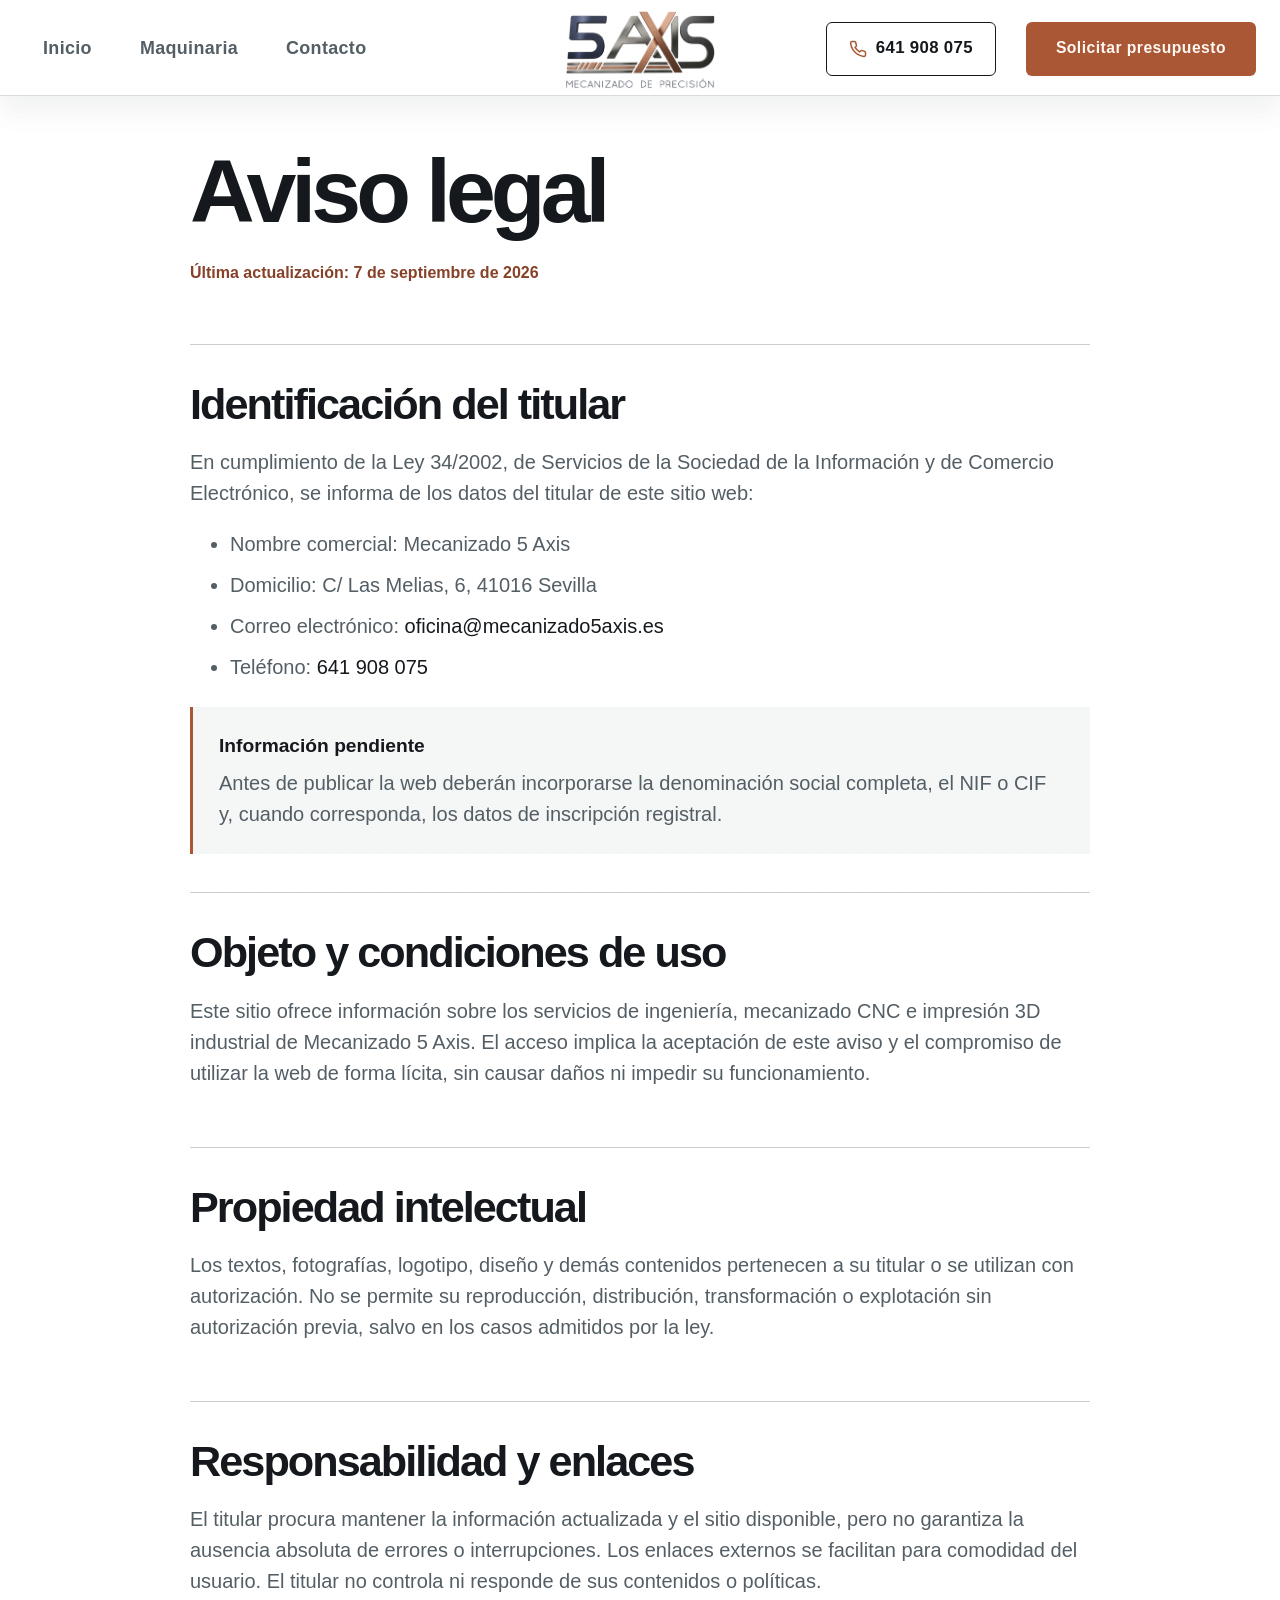
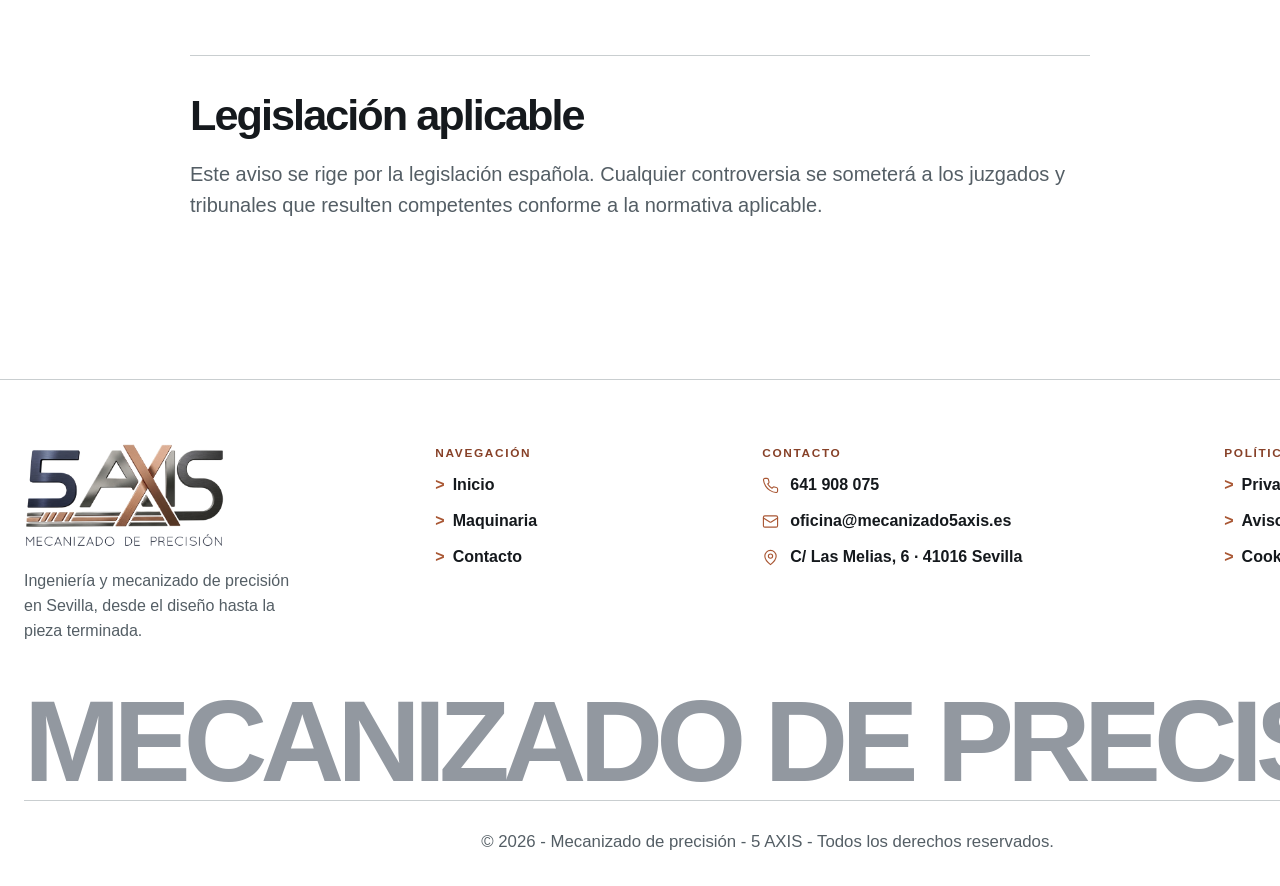
==== commit c9c17fb9: "Ajustes de footer, header y botones de llamada - Sustituye los botones "Llamar al..." por icono de t" ====
--- a/aviso-legal/index.html
+++ b/aviso-legal/index.html
@@ -50,7 +50,6 @@
       </section>
     </main>
     <footer class="site-footer">
-      <p class="footer-title">Mecanizado de precisión</p>
       <div class="footer-columns">
         <div class="footer-logo-col">
           <a href="/" aria-label="Mecanizado 5 Axis, inicio"><img src="/logo-mecanizados-precision.png" alt="Mecanizado 5 Axis" width="220" height="116" /></a>
@@ -75,6 +74,7 @@
           <a href="/politica-cookies/">Cookies</a>
         </nav>
       </div>
+      <p class="footer-title">Mecanizado de precisión</p>
       <div class="footer-bottom">
         <p>© <span data-year></span> - Mecanizado de precisión - 5 AXIS - Todos los derechos reservados.</p>
       </div>
--- a/styles.css
+++ b/styles.css
@@ -59,7 +59,7 @@
   grid-template-columns: auto 1fr auto;
   align-items: center;
   gap: clamp(18px, 2.4vw, 34px);
-  padding: 9px max(24px, calc((100vw - var(--max)) / 2));
+  padding: 9px max(24px, calc((100vw - var(--max)) / 2)) 17px;
   border-bottom: 1px solid transparent;
   background: var(--header-bg);
   transition: height 260ms cubic-bezier(.16,1,.3,1), background-color 260ms ease, border-color 260ms ease, box-shadow 260ms ease, backdrop-filter 260ms ease;
@@ -136,30 +136,32 @@
 
 .header-phone {
   display: inline-flex;
+  min-height: 54px;
   align-items: center;
   gap: 9px;
+  padding: 0 22px;
+  border: 1px solid var(--ink);
+  border-radius: 6px;
   text-decoration: none;
   color: var(--header-ink);
   font-size: 1.05rem;
   font-weight: 700;
   letter-spacing: .02em;
   white-space: nowrap;
-  transition: color 180ms ease;
-}
-
-.header-phone:hover { color: var(--accent-strong); }
+  transition: color 180ms ease, border-color 180ms ease, background-color 180ms ease;
+}
+
+.header-phone:hover { color: var(--accent-strong); border-color: var(--accent-strong); }
 .icon-phone { width: 15px; height: 15px; flex: none; }
 .header-phone .icon-phone { width: 18px; height: 18px; color: var(--accent); }
 
 .header-budget {
-  --chamfer: 9px;
   display: inline-flex;
   min-height: 54px;
   align-items: center;
   justify-content: center;
   padding: 0 30px;
-  border-radius: 3px;
-  clip-path: polygon(var(--chamfer) 0, 100% 0, 100% calc(100% - var(--chamfer)), calc(100% - var(--chamfer)) 100%, 0 100%, 0 var(--chamfer));
+  border-radius: 6px;
   background: var(--accent);
   color: var(--on-accent);
   text-decoration: none;
@@ -167,10 +169,10 @@
   font-weight: 800;
   letter-spacing: .03em;
   white-space: nowrap;
-  transition: transform 180ms ease, background-color 180ms ease, box-shadow 180ms ease, clip-path 220ms cubic-bezier(.16,1,.3,1);
-}
-
-.header-budget:hover { --chamfer: 12px; background: var(--accent-strong); transform: translateY(-1px); box-shadow: 0 10px 22px rgba(169, 87, 52, .28); }
+  transition: transform 180ms ease, background-color 180ms ease, box-shadow 180ms ease;
+}
+
+.header-budget:hover { background: var(--accent-strong); transform: translateY(-1px); box-shadow: 0 10px 22px rgba(169, 87, 52, .28); }
 .header-budget:active { transform: translateY(1px); }
 
 .menu-toggle { display: none; }
@@ -272,24 +274,23 @@
 .hero-actions { display: flex; gap: 12px; flex-wrap: wrap; }
 
 .button {
-  --chamfer: 10px;
   display: inline-flex;
   min-height: 54px;
   align-items: center;
   justify-content: center;
+  gap: 9px;
   padding: 14px 28px;
   border: 1px solid transparent;
-  border-radius: 3px;
-  clip-path: polygon(var(--chamfer) 0, 100% 0, 100% calc(100% - var(--chamfer)), calc(100% - var(--chamfer)) 100%, 0 100%, 0 var(--chamfer));
+  border-radius: 6px;
   text-decoration: none;
   font-size: 0.94rem;
   font-weight: 800;
   letter-spacing: 0.02em;
   white-space: nowrap;
-  transition: transform 180ms ease, background-color 180ms ease, border-color 180ms ease, box-shadow 220ms ease, clip-path 220ms cubic-bezier(.16,1,.3,1);
-}
-
-.button:hover { --chamfer: 14px; transform: translateY(-2px); }
+  transition: transform 180ms ease, background-color 180ms ease, border-color 180ms ease, box-shadow 220ms ease;
+}
+
+.button:hover { transform: translateY(-2px); }
 .button:active { transform: translateY(1px); box-shadow: none; }
 .button:disabled { transform: none; box-shadow: none; }
 .button-primary { background: var(--accent); color: var(--on-accent); }
@@ -470,7 +471,6 @@
 .site-footer {
   container-type: inline-size;
   display: grid;
-  gap: 44px;
   padding: 64px max(24px, calc((100vw - var(--max)) / 2)) 32px;
   border-top: 1px solid var(--line);
   background: var(--bg);
@@ -483,12 +483,13 @@
 .footer-title {
   width: 100%;
   margin: 0;
+  padding-top: 40px;
   font-family: "Arial Narrow", "Aptos Display", "Helvetica Neue", sans-serif;
   font-size: 9.4cqi;
   font-weight: 750;
   letter-spacing: -0.06em;
   line-height: 1;
-  color: var(--line);
+  color: #9298a0;
   text-align: center;
   text-transform: uppercase;
   white-space: nowrap;
@@ -496,10 +497,8 @@
 
 .footer-columns {
   display: grid;
-  grid-template-columns: 1.3fr 1fr 1fr 1fr;
+  grid-template-columns: 1.1fr 0.85fr 1.25fr 0.85fr;
   gap: 40px;
-  padding-top: 40px;
-  border-top: 1px solid var(--line);
 }
 
 .footer-logo-col { display: grid; gap: 20px; align-content: start; }
@@ -623,21 +622,21 @@
     transition: opacity 220ms ease, transform 220ms ease, visibility 220ms;
   }
   .main-nav.open { opacity: 1; visibility: visible; transform: translateY(0); }
-  .main-nav a { padding: 17px 0; border-bottom: 1px solid var(--line); color: var(--ink); font-size: clamp(1.8rem, 7vw, 3rem); }
+  .main-nav a { padding: 17px 20px; border-bottom: 1px solid var(--line); color: var(--ink); font-size: clamp(1.8rem, 7vw, 3rem); transition: background-color 180ms ease, color 180ms ease; }
+  .main-nav a:hover::after { content: none; }
+  .main-nav a:hover { background: var(--accent); color: #fff; }
   .nav-mobile-actions {
     display: grid;
     gap: 12px;
     margin-top: 28px;
   }
   .nav-mobile-actions a {
-    --chamfer: 10px;
     display: inline-flex;
     min-height: 54px;
     align-items: center;
     justify-content: center;
     gap: 10px;
-    border-radius: 3px;
-    clip-path: polygon(var(--chamfer) 0, 100% 0, 100% calc(100% - var(--chamfer)), calc(100% - var(--chamfer)) 100%, 0 100%, 0 var(--chamfer));
+    border-radius: 6px;
     font-size: 1rem;
     font-weight: 800;
     letter-spacing: 0.025em;
@@ -699,8 +698,8 @@
   .quality-points div { grid-template-columns: 1fr; gap: 7px; }
   .contact-lead .button { width: fit-content; }
   .contact-details a { overflow-wrap: anywhere; }
-  .site-footer { gap: 32px; padding-top: 48px; }
-  .footer-logo-col img { width: 130px; }
+  .site-footer { padding-top: 48px; }
+  .footer-logo-col img { width: 190px; }
   .footer-columns { grid-template-columns: 1fr; gap: 28px; padding-top: 32px; }
   .footer-logo-col { grid-column: auto; }
   .footer-bottom { padding-top: 24px; }
